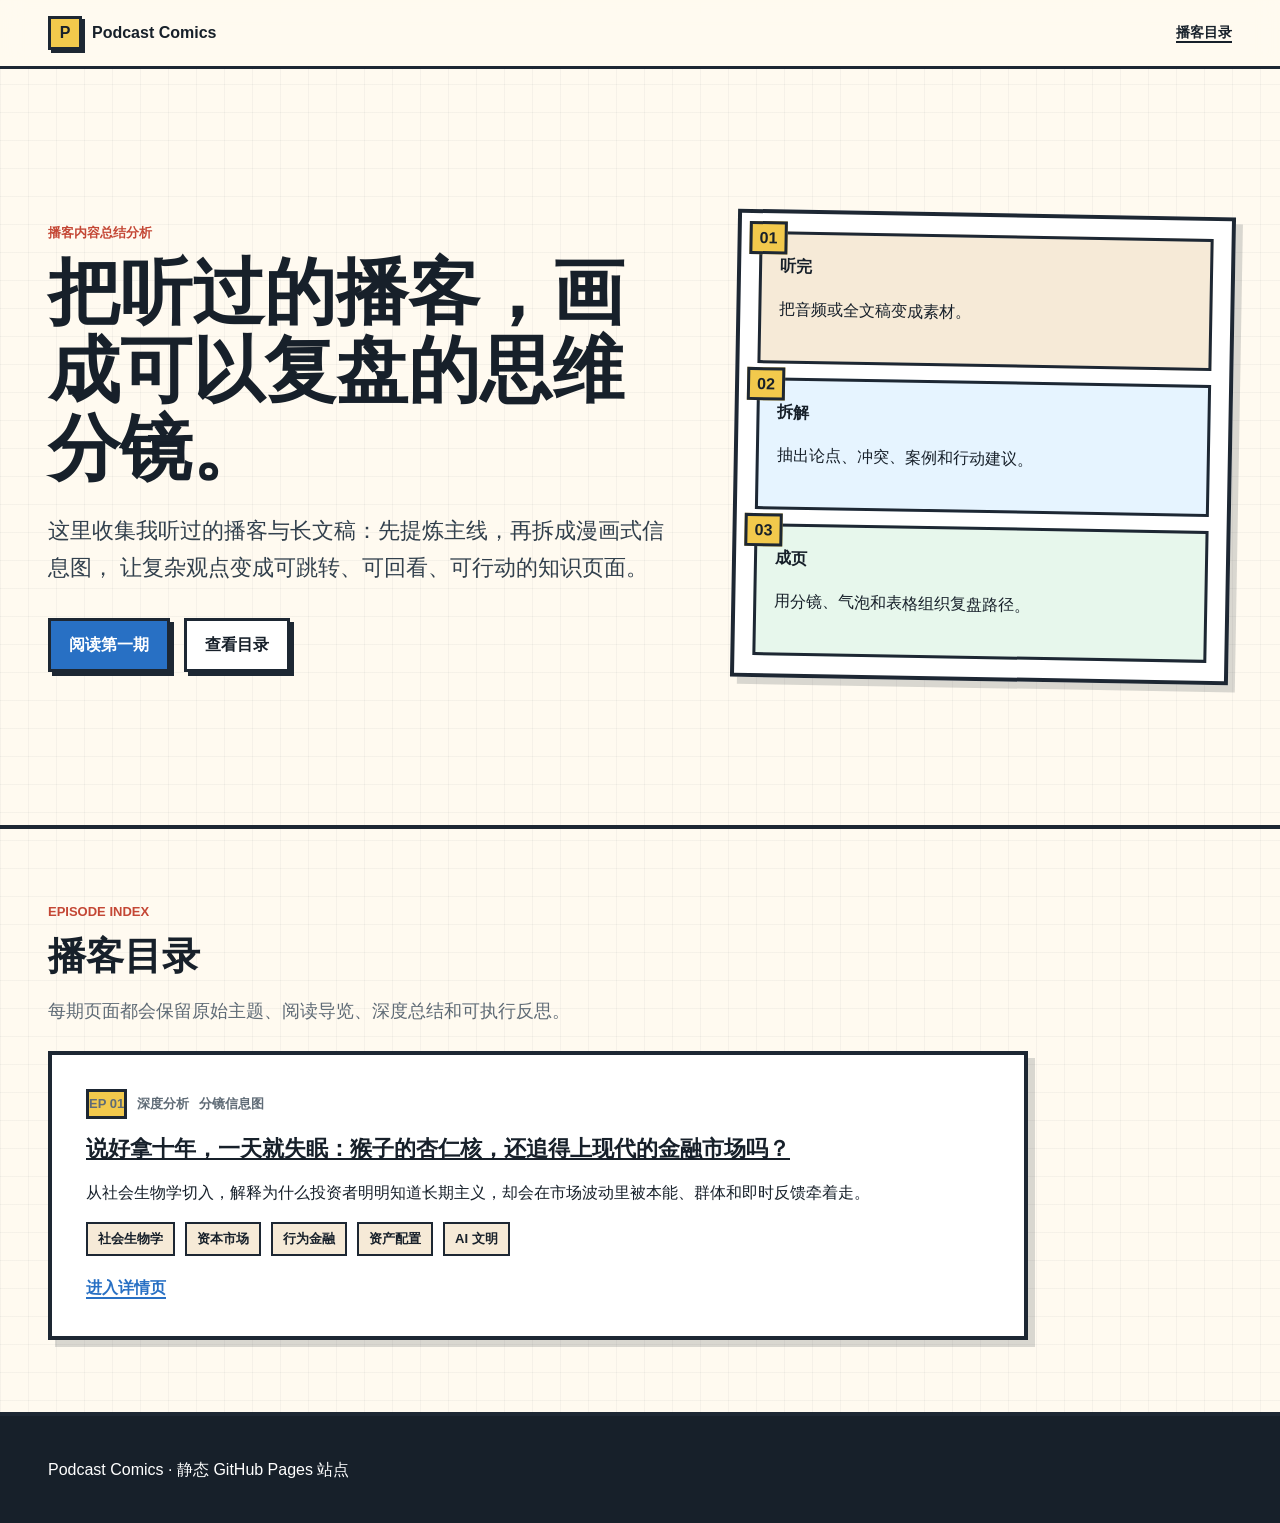
==== index.html @ 12fe4089 "Remove README" ====
<!doctype html>
<html lang="zh-CN">
  <head>
    <meta charset="utf-8">
    <meta name="viewport" content="width=device-width, initial-scale=1">
    <title>Podcast 漫画风格总结站点</title>
    <meta
      name="description"
      content="把播客内容整理成漫画风格的信息图总结，包含总览导航、主题标签和每期深度分析。"
    >
    <link rel="stylesheet" href="./assets/styles.css">
  </head>
  <body>
    <header class="site-header">
      <a class="brand" href="./index.html" aria-label="回到首页">
        <span class="brand-mark">P</span>
        <span>Podcast Comics</span>
      </a>
      <nav class="top-nav" aria-label="主导航">
        <a href="#episodes">播客目录</a>
      </nav>
    </header>

    <main>
      <section class="hero overview-hero">
        <div class="hero-copy">
          <p class="eyebrow">播客内容总结分析</p>
          <h1>把听过的播客，画成可以复盘的思维分镜。</h1>
          <p class="lede">
            这里收集我听过的播客与长文稿：先提炼主线，再拆成漫画式信息图，
            让复杂观点变成可跳转、可回看、可行动的知识页面。
          </p>
          <div class="hero-actions">
            <a class="button primary" href="./episodes/monkey-amygdala-financial-market.html">阅读第一期</a>
            <a class="button secondary" href="#episodes">查看目录</a>
          </div>
        </div>

        <aside class="comic-cover" aria-label="站点视觉概览">
          <div class="cover-strip">
            <div class="mini-panel">
              <span class="panel-number">01</span>
              <strong>听完</strong>
              <p>把音频或全文稿变成素材。</p>
            </div>
            <div class="mini-panel">
              <span class="panel-number">02</span>
              <strong>拆解</strong>
              <p>抽出论点、冲突、案例和行动建议。</p>
            </div>
            <div class="mini-panel">
              <span class="panel-number">03</span>
              <strong>成页</strong>
              <p>用分镜、气泡和表格组织复盘路径。</p>
            </div>
          </div>
        </aside>
      </section>

      <section class="section-band" id="episodes">
        <div class="section-heading">
          <p class="eyebrow">Episode Index</p>
          <h2>播客目录</h2>
          <p>每期页面都会保留原始主题、阅读导览、深度总结和可执行反思。</p>
        </div>

        <article class="episode-card">
          <div class="episode-meta">
            <span class="issue">EP 01</span>
            <span>深度分析</span>
            <span>分镜信息图</span>
          </div>
          <h3>
            <a href="./episodes/monkey-amygdala-financial-market.html">
              说好拿十年，一天就失眠：猴子的杏仁核，还追得上现代的金融市场吗？
            </a>
          </h3>
          <p>
            从社会生物学切入，解释为什么投资者明明知道长期主义，却会在市场波动里被本能、群体和即时反馈牵着走。
          </p>
          <div class="tag-row" aria-label="主题标签">
            <span>社会生物学</span>
            <span>资本市场</span>
            <span>行为金融</span>
            <span>资产配置</span>
            <span>AI 文明</span>
          </div>
          <a class="text-link" href="./episodes/monkey-amygdala-financial-market.html">进入详情页</a>
        </article>
      </section>

    </main>

    <footer class="site-footer">
      <p>Podcast Comics · 静态 GitHub Pages 站点</p>
    </footer>
  </body>
</html>
---- assets/styles.css ----
:root {
  --ink: #17202a;
  --muted: #5f6b76;
  --paper: #fffaf0;
  --paper-deep: #f6ead7;
  --line: #1d2733;
  --blue: #2870c4;
  --green: #2f8b6f;
  --red: #c44735;
  --yellow: #f2c94c;
  --lavender: #c9b6ff;
  --white: #ffffff;
  --shadow: 7px 7px 0 rgba(23, 32, 42, 0.16);
}

* {
  box-sizing: border-box;
}

html {
  scroll-behavior: smooth;
}

body {
  margin: 0;
  color: var(--ink);
  font-family: -apple-system, BlinkMacSystemFont, "Segoe UI", "PingFang SC", "Hiragino Sans GB", "Microsoft YaHei", sans-serif;
  background:
    linear-gradient(rgba(23, 32, 42, 0.04) 1px, transparent 1px),
    linear-gradient(90deg, rgba(23, 32, 42, 0.04) 1px, transparent 1px),
    var(--paper);
  background-size: 28px 28px;
  line-height: 1.7;
}

a {
  color: inherit;
}

.site-header {
  position: sticky;
  top: 0;
  z-index: 10;
  display: flex;
  align-items: center;
  justify-content: space-between;
  gap: 24px;
  padding: 16px clamp(18px, 4vw, 48px);
  border-bottom: 3px solid var(--line);
  background: rgba(255, 250, 240, 0.94);
  backdrop-filter: blur(10px);
}

.brand,
.top-nav,
.hero-actions,
.tag-row,
.episode-meta,
.timeline {
  display: flex;
  align-items: center;
}

.brand {
  gap: 10px;
  font-weight: 800;
  text-decoration: none;
}

.brand-mark {
  display: inline-grid;
  width: 34px;
  height: 34px;
  place-items: center;
  border: 3px solid var(--line);
  background: var(--yellow);
  box-shadow: 3px 3px 0 var(--line);
}

.top-nav {
  flex-wrap: wrap;
  justify-content: flex-end;
  gap: 14px;
  font-size: 14px;
  font-weight: 700;
}

.top-nav a,
.text-link {
  text-decoration-thickness: 2px;
  text-underline-offset: 4px;
}

.hero {
  display: grid;
  grid-template-columns: minmax(0, 1.12fr) minmax(280px, 0.88fr);
  gap: clamp(24px, 4vw, 56px);
  align-items: center;
  min-height: calc(100vh - 72px);
  padding: clamp(34px, 6vw, 76px) clamp(18px, 4vw, 48px);
  border-bottom: 4px solid var(--line);
}

.overview-hero {
  min-height: min(760px, calc(100vh - 72px));
}

.episode-hero {
  min-height: auto;
  align-items: stretch;
}

.eyebrow {
  margin: 0 0 10px;
  color: var(--red);
  font-size: 13px;
  font-weight: 900;
  letter-spacing: 0;
  text-transform: uppercase;
}

h1,
h2,
h3,
p {
  overflow-wrap: anywhere;
}

h1 {
  max-width: 920px;
  margin: 0;
  font-size: clamp(36px, 6vw, 72px);
  line-height: 1.08;
  letter-spacing: 0;
}

h2 {
  margin: 0 0 14px;
  font-size: clamp(26px, 3vw, 42px);
  line-height: 1.18;
  letter-spacing: 0;
}

h3 {
  margin: 0 0 10px;
  font-size: 22px;
  line-height: 1.28;
  letter-spacing: 0;
}

.lede {
  max-width: 760px;
  margin: 24px 0 0;
  color: #32404d;
  font-size: clamp(17px, 2vw, 22px);
}

.hero-actions {
  flex-wrap: wrap;
  gap: 14px;
  margin-top: 32px;
}

.button {
  display: inline-flex;
  min-height: 46px;
  align-items: center;
  justify-content: center;
  padding: 10px 18px;
  border: 3px solid var(--line);
  box-shadow: 4px 4px 0 var(--line);
  font-weight: 900;
  text-decoration: none;
}

.button.primary {
  color: var(--white);
  background: var(--blue);
}

.button.secondary {
  background: var(--white);
}

.comic-cover,
.hero-panel,
.episode-card,
.comic-scene,
.mapping-card,
.speech-bubble,
.caption-box,
.contrast-board,
.insight-grid > div,
.action-section {
  border: 4px solid var(--line);
  background: var(--white);
  box-shadow: var(--shadow);
}

.comic-cover {
  padding: 18px;
  transform: rotate(1deg);
}

.cover-strip {
  display: grid;
  gap: 14px;
}

.mini-panel,
.comic-panel,
.model-card {
  position: relative;
  min-height: 132px;
  padding: 18px;
  border: 3px solid var(--line);
  background: var(--paper-deep);
}

.mini-panel:nth-child(2) {
  background: #e6f4ff;
}

.mini-panel:nth-child(3) {
  background: #e7f7ec;
}

.panel-number,
.issue,
.scene-label,
.insight-grid span {
  display: inline-grid;
  min-width: 38px;
  min-height: 30px;
  place-items: center;
  border: 3px solid var(--line);
  background: var(--yellow);
  font-weight: 900;
}

.mini-panel .panel-number,
.comic-panel .panel-number {
  position: absolute;
  top: -13px;
  left: -13px;
}

.section-band,
.comic-page,
.action-section {
  padding: clamp(34px, 6vw, 72px) clamp(18px, 4vw, 48px);
}

.section-heading {
  max-width: 780px;
  margin-bottom: 24px;
}

.section-heading p:not(.eyebrow) {
  color: var(--muted);
  font-size: 18px;
}

.section-heading.compact {
  margin-bottom: 18px;
}

.episode-card {
  max-width: 980px;
  padding: clamp(20px, 4vw, 34px);
}

.episode-meta,
.tag-row {
  flex-wrap: wrap;
  gap: 10px;
}

.episode-meta {
  margin-bottom: 16px;
  color: var(--muted);
  font-size: 13px;
  font-weight: 800;
}

.tag-row span {
  display: inline-flex;
  align-items: center;
  min-height: 32px;
  padding: 4px 10px;
  border: 2px solid var(--line);
  background: var(--paper-deep);
  font-size: 13px;
  font-weight: 800;
}

.hero-tags {
  margin-top: 24px;
}

.text-link {
  display: inline-block;
  margin-top: 18px;
  color: var(--blue);
  font-weight: 900;
}

.hero-panel {
  display: grid;
  align-content: center;
  gap: 18px;
  padding: clamp(18px, 3vw, 30px);
  background: #fef3d6;
}

.speech-bubble {
  position: relative;
  padding: 22px;
  background: var(--white);
}

.speech-bubble::after {
  position: absolute;
  right: 34px;
  bottom: -18px;
  width: 28px;
  height: 28px;
  border-right: 4px solid var(--line);
  border-bottom: 4px solid var(--line);
  background: var(--white);
  content: "";
  transform: rotate(45deg);
}

.caption-box {
  padding: 18px;
  background: #dff3ea;
  font-weight: 800;
}

.timeline {
  flex-wrap: wrap;
  gap: 10px;
}

.timeline a {
  padding: 8px 12px;
  border: 2px solid var(--line);
  background: var(--white);
  font-size: 14px;
  font-weight: 900;
  text-decoration: none;
}

.comic-page {
  display: grid;
  gap: 28px;
  background: #fff4df;
}

.comic-scene {
  padding: clamp(20px, 4vw, 36px);
}

.scene-label {
  margin-bottom: 18px;
  background: var(--red);
  color: var(--white);
}

.scene-grid {
  display: grid;
  grid-template-columns: minmax(0, 1.1fr) minmax(280px, 0.9fr);
  gap: clamp(18px, 4vw, 36px);
  align-items: start;
}

.panel-stack,
.model-grid {
  display: grid;
  gap: 14px;
}

.comic-panel {
  display: grid;
  align-content: end;
  min-height: 168px;
  font-size: 20px;
  font-weight: 900;
}

.alert-panel {
  background: #ffe2dc;
}

.calm-panel {
  background: #e2f1ff;
}

.mapping-card {
  overflow: hidden;
  padding: 18px;
}

table {
  width: 100%;
  border-collapse: collapse;
  font-size: 15px;
}

th,
td {
  padding: 10px;
  border: 2px solid var(--line);
  text-align: left;
  vertical-align: top;
}

th {
  background: var(--yellow);
}

blockquote {
  margin: 24px 0 0;
  padding: 18px 20px;
  border-left: 8px solid var(--blue);
  background: #eef6ff;
  font-size: 20px;
  font-weight: 900;
}

.contrast-board {
  display: grid;
  grid-template-columns: repeat(2, minmax(0, 1fr));
  gap: 0;
  overflow: hidden;
}

.contrast-board > div {
  padding: 20px;
}

.contrast-board > div:first-child {
  border-right: 3px solid var(--line);
  background: #ffe2dc;
}

.contrast-board > div:last-child {
  background: #dff3ea;
}

.time-layers {
  display: grid;
  gap: 10px;
}

.time-layers span {
  display: block;
  padding: 14px 16px;
  border: 3px solid var(--line);
  background: var(--white);
  box-shadow: 4px 4px 0 rgba(23, 32, 42, 0.16);
  font-weight: 900;
}

.time-layers span:nth-child(2) {
  margin-left: 18px;
  background: #ffe2dc;
}

.time-layers span:nth-child(3) {
  margin-left: 36px;
  background: #e2f1ff;
}

.time-layers span:nth-child(4) {
  margin-left: 54px;
  background: #dff3ea;
}

.time-layers span:nth-child(5) {
  margin-left: 72px;
  background: #f7ebff;
}

.model-grid {
  grid-template-columns: 1fr;
}

.model-card {
  min-height: 0;
  background: #f7ebff;
}

.model-card:nth-child(2) {
  background: #e2f1ff;
}

.model-card:nth-child(3) {
  background: #dff3ea;
}

.speech-bubble.wide {
  align-self: stretch;
  background: #fff7c7;
}

.insights {
  border-top: 4px solid var(--line);
  border-bottom: 4px solid var(--line);
  background: #eaf7f1;
}

.insight-grid {
  display: grid;
  grid-template-columns: repeat(5, minmax(0, 1fr));
  gap: 14px;
}

.insight-grid > div {
  padding: 18px;
  background: var(--white);
}

.insight-grid span {
  margin-bottom: 12px;
  background: var(--green);
  color: var(--white);
}

.action-section {
  margin: clamp(34px, 6vw, 72px) clamp(18px, 4vw, 48px);
  background: #fff7c7;
}

.action-list {
  display: grid;
  gap: 12px;
  margin: 0;
  padding-left: 24px;
  font-size: 18px;
  font-weight: 700;
}

.site-footer {
  display: flex;
  align-items: center;
  justify-content: space-between;
  gap: 16px;
  padding: 24px clamp(18px, 4vw, 48px);
  border-top: 4px solid var(--line);
  background: var(--ink);
  color: var(--white);
}

.site-footer a {
  font-weight: 900;
}

@media (max-width: 960px) {
  .hero,
  .scene-grid {
    grid-template-columns: 1fr;
  }

  .insight-grid {
    grid-template-columns: 1fr 1fr;
  }
}

@media (max-width: 680px) {
  .site-header,
  .site-footer {
    align-items: flex-start;
    flex-direction: column;
  }

  .top-nav {
    justify-content: flex-start;
  }

  .hero {
    padding-top: 30px;
  }

  h1 {
    font-size: 34px;
  }

  .insight-grid,
  .contrast-board {
    grid-template-columns: 1fr;
  }

  .contrast-board > div:first-child {
    border-right: 0;
    border-bottom: 3px solid var(--line);
  }

  .time-layers span,
  .time-layers span:nth-child(n) {
    margin-left: 0;
  }

  .comic-cover {
    transform: none;
  }
}
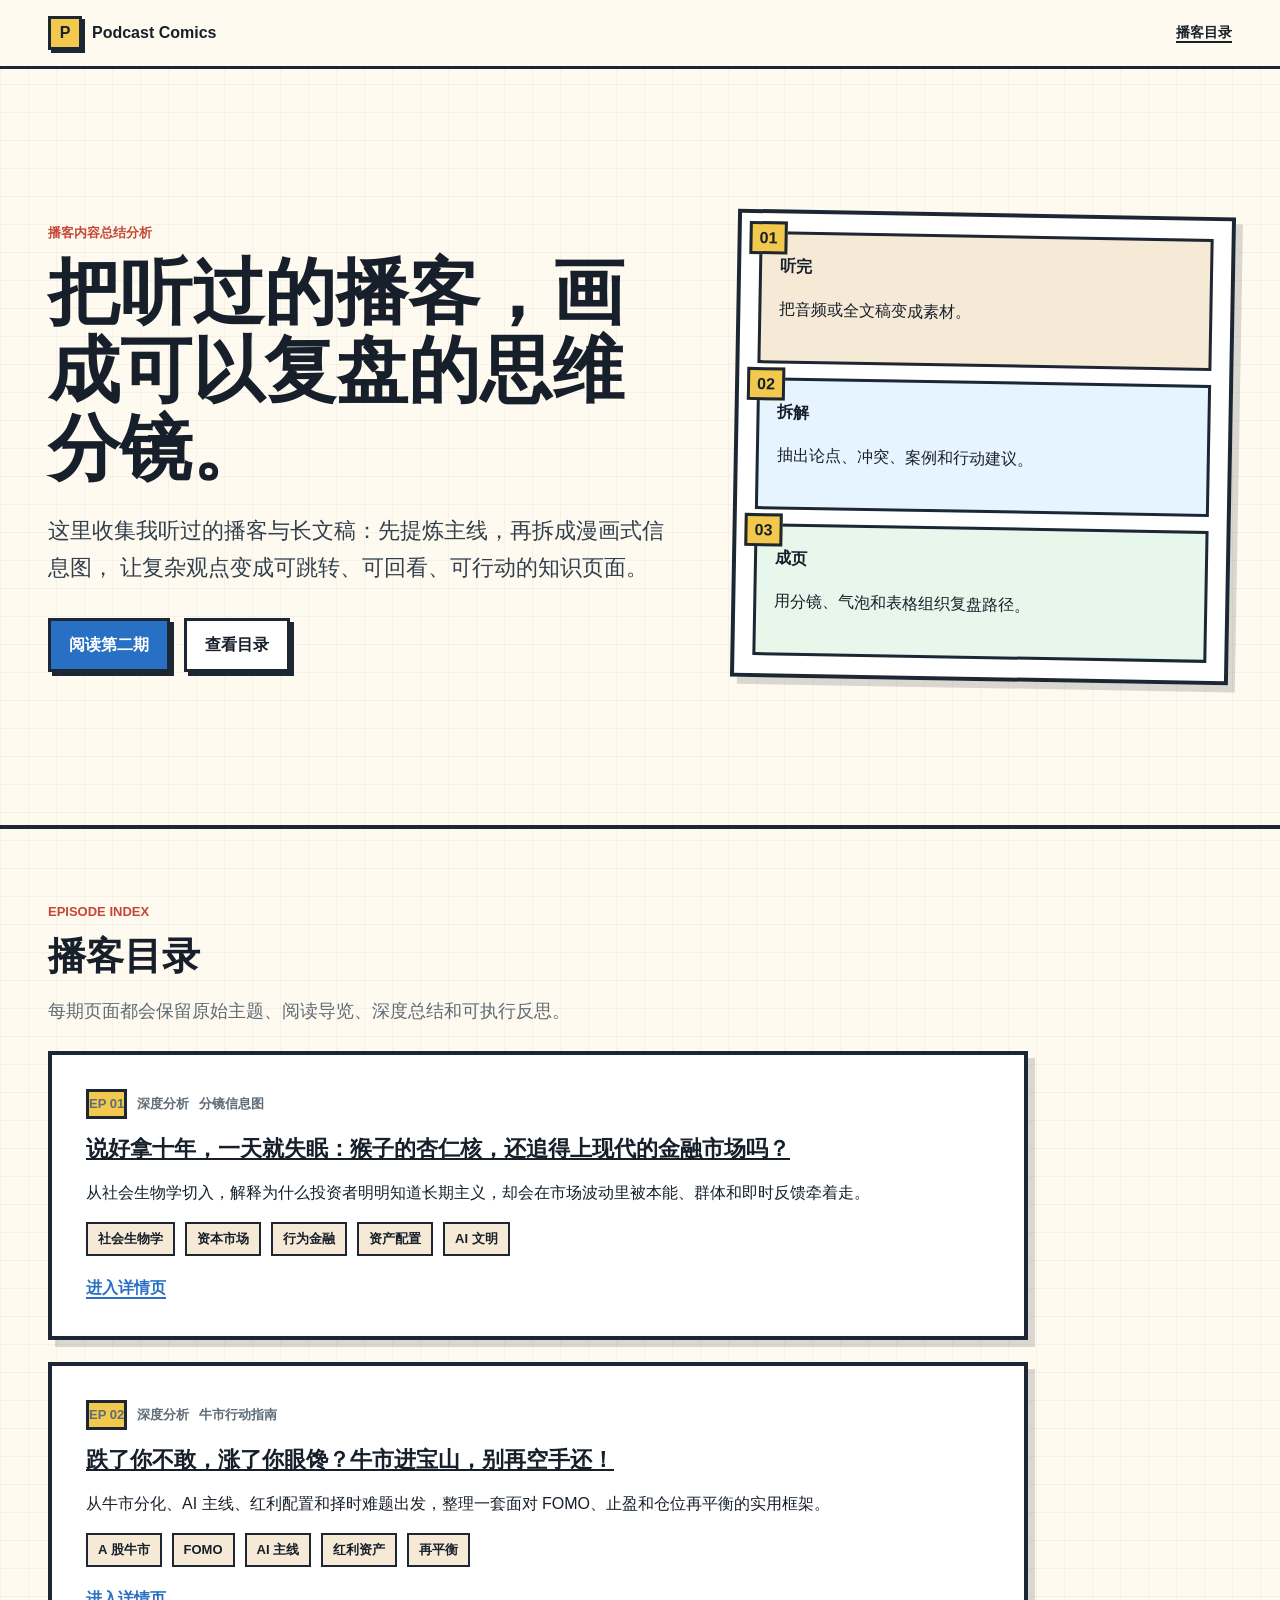
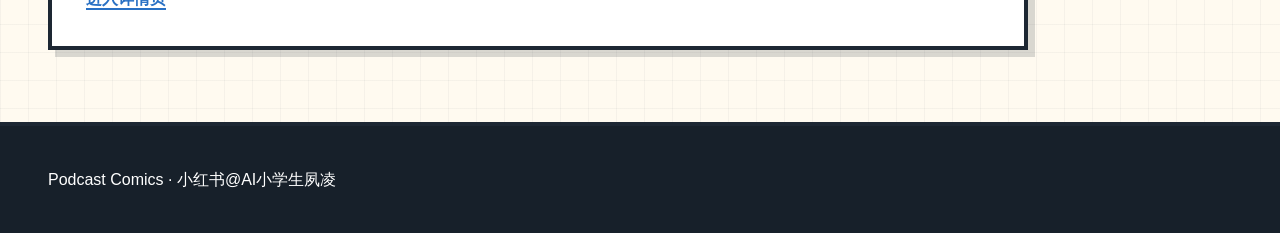
==== commit f8e49981: "Add second podcast episode and update directory" ====
--- a/index.html
+++ b/index.html
@@ -31,7 +31,7 @@
             让复杂观点变成可跳转、可回看、可行动的知识页面。
           </p>
           <div class="hero-actions">
-            <a class="button primary" href="./episodes/monkey-amygdala-financial-market.html">阅读第一期</a>
+            <a class="button primary" href="./episodes/bull-market-fomo-asset-allocation.html">阅读第二期</a>
             <a class="button secondary" href="#episodes">查看目录</a>
           </div>
         </div>
@@ -87,12 +87,36 @@
           </div>
           <a class="text-link" href="./episodes/monkey-amygdala-financial-market.html">进入详情页</a>
         </article>
+
+        <article class="episode-card">
+          <div class="episode-meta">
+            <span class="issue">EP 02</span>
+            <span>深度分析</span>
+            <span>牛市行动指南</span>
+          </div>
+          <h3>
+            <a href="./episodes/bull-market-fomo-asset-allocation.html">
+              跌了你不敢，涨了你眼馋？牛市进宝山，别再空手还！
+            </a>
+          </h3>
+          <p>
+            从牛市分化、AI 主线、红利配置和择时难题出发，整理一套面对 FOMO、止盈和仓位再平衡的实用框架。
+          </p>
+          <div class="tag-row" aria-label="主题标签">
+            <span>A 股牛市</span>
+            <span>FOMO</span>
+            <span>AI 主线</span>
+            <span>红利资产</span>
+            <span>再平衡</span>
+          </div>
+          <a class="text-link" href="./episodes/bull-market-fomo-asset-allocation.html">进入详情页</a>
+        </article>
       </section>
 
     </main>
 
     <footer class="site-footer">
-      <p>Podcast Comics · 静态 GitHub Pages 站点</p>
+      <p>Podcast Comics · 小红书@AI小学生夙凌</p>
     </footer>
   </body>
 </html>
--- a/assets/styles.css
+++ b/assets/styles.css
@@ -270,6 +270,10 @@
   padding: clamp(20px, 4vw, 34px);
 }
 
+.episode-card + .episode-card {
+  margin-top: 22px;
+}
+
 .episode-meta,
 .tag-row {
   flex-wrap: wrap;
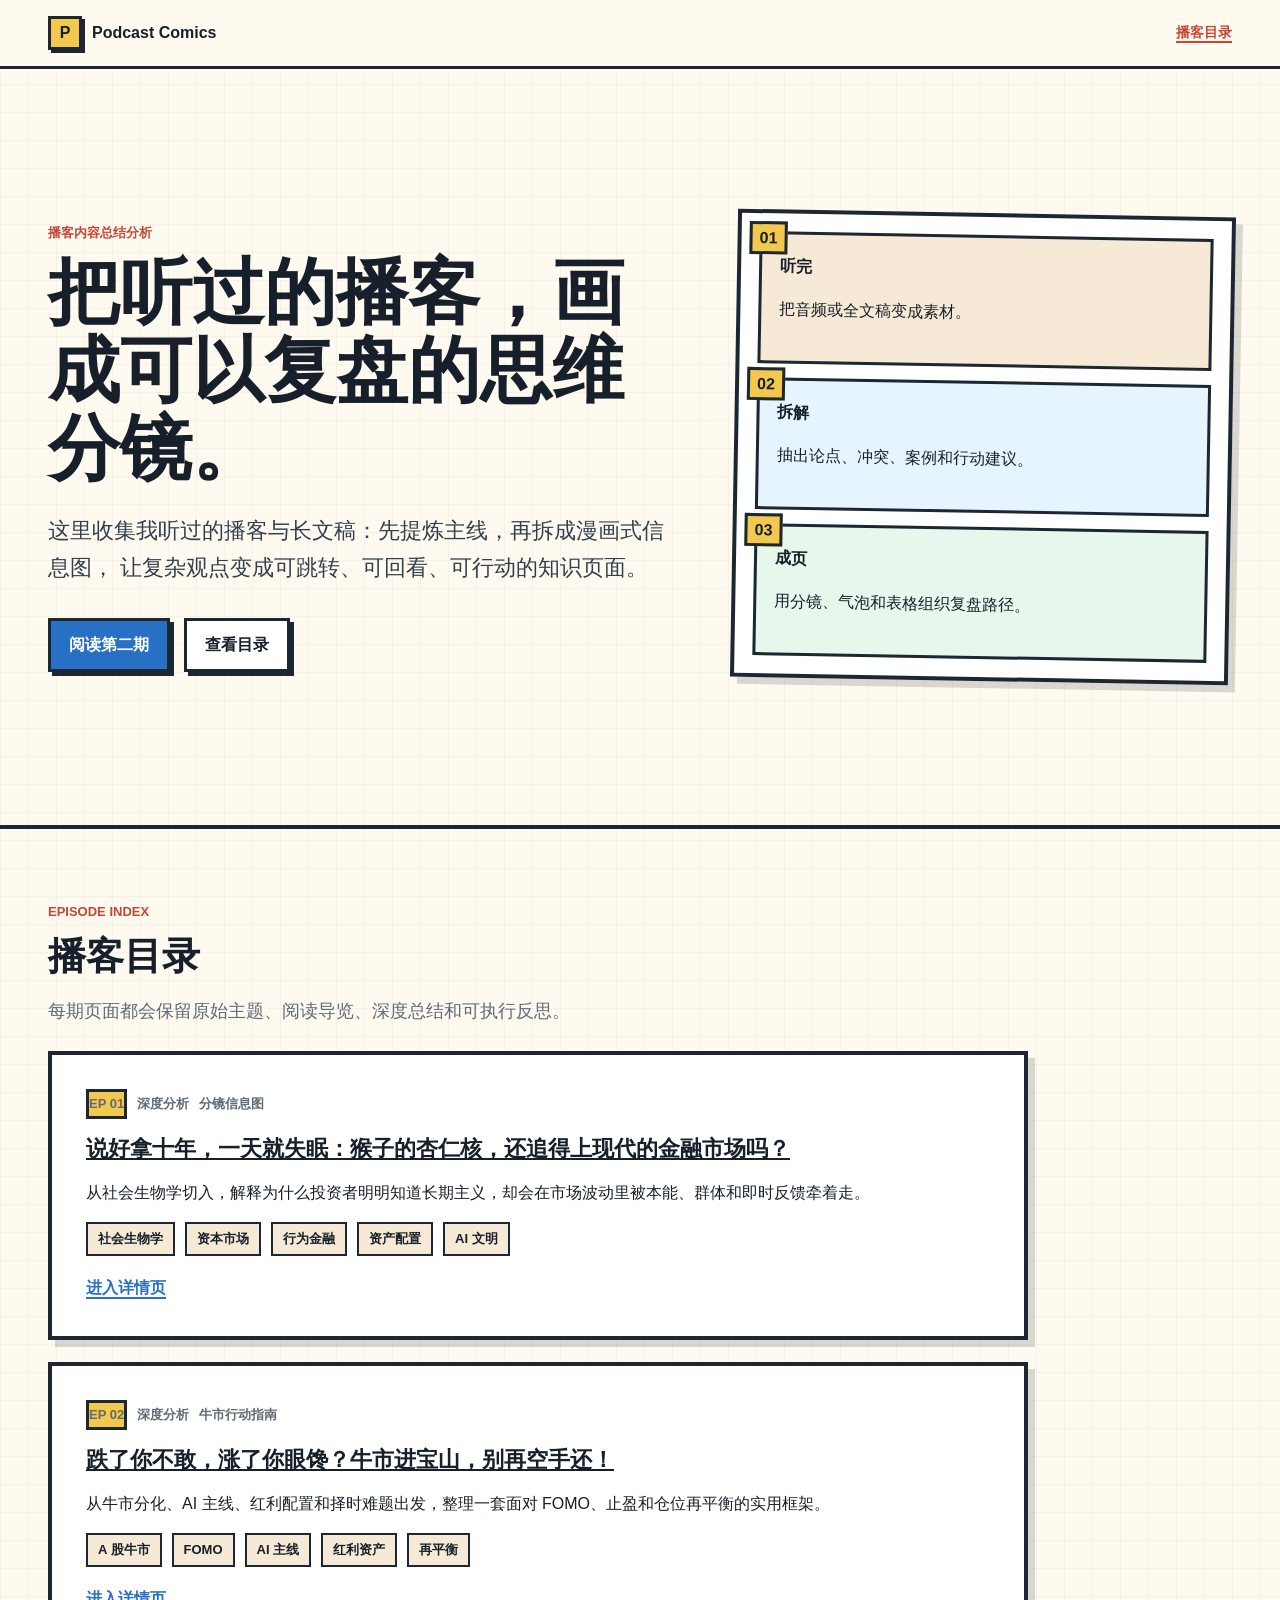
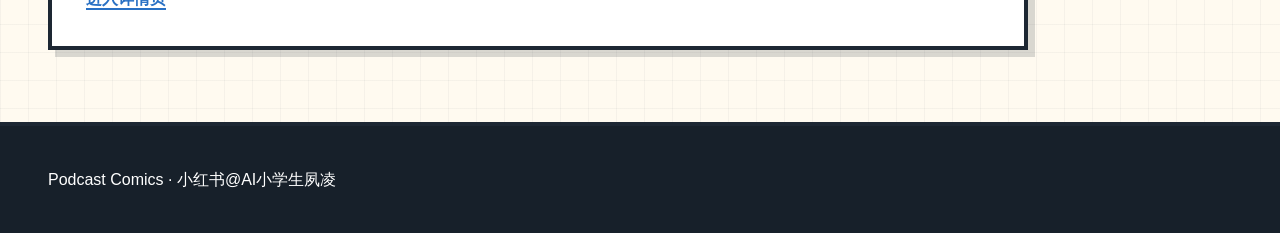
==== commit 9fdf2bc7: "Add scroll and accessibility interactions" ====
--- a/index.html
+++ b/index.html
@@ -9,8 +9,10 @@
       content="把播客内容整理成漫画风格的信息图总结，包含总览导航、主题标签和每期深度分析。"
     >
     <link rel="stylesheet" href="./assets/styles.css">
+    <script src="./assets/interactions.js" defer></script>
   </head>
   <body>
+    <a class="skip-link" href="#main-content">跳到主要内容</a>
     <header class="site-header">
       <a class="brand" href="./index.html" aria-label="回到首页">
         <span class="brand-mark">P</span>
@@ -21,7 +23,7 @@
       </nav>
     </header>
 
-    <main>
+    <main id="main-content">
       <section class="hero overview-hero">
         <div class="hero-copy">
           <p class="eyebrow">播客内容总结分析</p>
@@ -118,5 +120,6 @@
     <footer class="site-footer">
       <p>Podcast Comics · 小红书@AI小学生夙凌</p>
     </footer>
+    <button class="back-to-top" type="button" aria-label="回到页面顶部">↑</button>
   </body>
 </html>
--- a/assets/styles.css
+++ b/assets/styles.css
@@ -19,6 +19,7 @@
 
 html {
   scroll-behavior: smooth;
+  scroll-padding-top: 88px;
 }
 
 body {
@@ -35,6 +36,49 @@
 
 a {
   color: inherit;
+}
+
+a:focus-visible,
+button:focus-visible {
+  outline: 4px solid var(--blue);
+  outline-offset: 4px;
+}
+
+.skip-link {
+  position: fixed;
+  top: 12px;
+  left: 12px;
+  z-index: 30;
+  padding: 8px 12px;
+  border: 3px solid var(--line);
+  background: var(--yellow);
+  box-shadow: 3px 3px 0 var(--line);
+  font-weight: 900;
+  transform: translateY(-140%);
+  transition: transform 180ms ease;
+}
+
+.skip-link:focus {
+  transform: translateY(0);
+}
+
+.reading-progress {
+  position: fixed;
+  top: 0;
+  left: 0;
+  z-index: 25;
+  width: 100%;
+  height: 5px;
+  background: rgba(23, 32, 42, 0.12);
+}
+
+.reading-progress span {
+  display: block;
+  width: 100%;
+  height: 100%;
+  background: var(--red);
+  transform: scaleX(0);
+  transform-origin: left;
 }
 
 .site-header {
@@ -91,6 +135,14 @@
   text-underline-offset: 4px;
 }
 
+.top-nav a {
+  padding: 4px 0;
+}
+
+.top-nav a.is-active {
+  color: var(--red);
+}
+
 .hero {
   display: grid;
   grid-template-columns: minmax(0, 1.12fr) minmax(280px, 0.88fr);
@@ -171,6 +223,14 @@
   box-shadow: 4px 4px 0 var(--line);
   font-weight: 900;
   text-decoration: none;
+  transition:
+    transform 160ms ease,
+    box-shadow 160ms ease;
+}
+
+.button:hover {
+  transform: translate(-2px, -2px);
+  box-shadow: 6px 6px 0 var(--line);
 }
 
 .button.primary {
@@ -246,6 +306,9 @@
 }
 
 .section-band,
+.player-section,
+.recommend-section,
+.advice-section,
 .comic-page,
 .action-section {
   padding: clamp(34px, 6vw, 72px) clamp(18px, 4vw, 48px);
@@ -270,8 +333,109 @@
   padding: clamp(20px, 4vw, 34px);
 }
 
+.episode-card,
+.comic-panel,
+.model-card,
+.recommend-card,
+.advice-card,
+.insight-grid > div {
+  transition:
+    transform 180ms ease,
+    box-shadow 180ms ease;
+}
+
+.episode-card:hover,
+.recommend-card:hover,
+.advice-card:hover,
+.insight-grid > div:hover {
+  transform: translate(-3px, -3px);
+  box-shadow: 10px 10px 0 rgba(23, 32, 42, 0.16);
+}
+
 .episode-card + .episode-card {
   margin-top: 22px;
+}
+
+.player-section {
+  border-bottom: 4px solid var(--line);
+  background: #f7ebff;
+}
+
+.podcast-player {
+  display: grid;
+  gap: 18px;
+  max-width: 980px;
+  padding: clamp(16px, 3vw, 24px);
+  border: 4px solid var(--line);
+  background: var(--white);
+  box-shadow: var(--shadow);
+}
+
+.listen-card {
+  display: grid;
+  grid-template-columns: auto minmax(0, 1fr);
+  gap: 16px;
+  align-items: start;
+}
+
+.listen-badge {
+  display: inline-grid;
+  min-height: 34px;
+  place-items: center;
+  padding: 3px 12px;
+  border: 3px solid var(--line);
+  background: var(--green);
+  color: var(--white);
+  font-weight: 900;
+}
+
+.listen-card h3 {
+  margin-bottom: 4px;
+}
+
+.listen-card p {
+  margin: 0;
+  color: var(--muted);
+}
+
+.recommend-section {
+  border-bottom: 4px solid var(--line);
+  background: #e2f1ff;
+}
+
+.advice-section {
+  border-bottom: 4px solid var(--line);
+  background: #fff7c7;
+}
+
+.recommend-grid,
+.advice-grid {
+  display: grid;
+  grid-template-columns: repeat(3, minmax(0, 1fr));
+  gap: 18px;
+}
+
+.recommend-card,
+.advice-card {
+  padding: 22px;
+  border: 4px solid var(--line);
+  background: var(--white);
+  box-shadow: var(--shadow);
+}
+
+.recommend-card span {
+  display: inline-grid;
+  min-height: 30px;
+  place-items: center;
+  margin-bottom: 14px;
+  padding: 2px 10px;
+  border: 3px solid var(--line);
+  background: var(--yellow);
+  font-weight: 900;
+}
+
+.advice-card {
+  background: #fffaf0;
 }
 
 .episode-meta,
@@ -354,6 +518,17 @@
   font-size: 14px;
   font-weight: 900;
   text-decoration: none;
+  transition:
+    background 160ms ease,
+    color 160ms ease,
+    transform 160ms ease;
+}
+
+.timeline a:hover,
+.timeline a.is-active {
+  color: var(--white);
+  background: var(--blue);
+  transform: translateY(-2px);
 }
 
 .comic-page {
@@ -363,6 +538,7 @@
 }
 
 .comic-scene {
+  position: relative;
   padding: clamp(20px, 4vw, 36px);
 }
 
@@ -370,6 +546,26 @@
   margin-bottom: 18px;
   background: var(--red);
   color: var(--white);
+}
+
+.copy-section-link {
+  position: absolute;
+  top: clamp(20px, 4vw, 36px);
+  right: clamp(20px, 4vw, 36px);
+  min-height: 32px;
+  padding: 4px 10px;
+  border: 2px solid var(--line);
+  background: var(--white);
+  box-shadow: 3px 3px 0 rgba(23, 32, 42, 0.18);
+  color: var(--ink);
+  cursor: pointer;
+  font: inherit;
+  font-size: 13px;
+  font-weight: 900;
+}
+
+.copy-section-link:hover {
+  background: var(--yellow);
 }
 
 .scene-grid {
@@ -561,12 +757,67 @@
   font-weight: 900;
 }
 
+.back-to-top {
+  position: fixed;
+  right: clamp(16px, 3vw, 28px);
+  bottom: clamp(16px, 3vw, 28px);
+  z-index: 20;
+  display: grid;
+  width: 46px;
+  height: 46px;
+  place-items: center;
+  border: 3px solid var(--line);
+  background: var(--yellow);
+  box-shadow: 4px 4px 0 var(--line);
+  color: var(--ink);
+  cursor: pointer;
+  font-size: 22px;
+  font-weight: 900;
+  opacity: 0;
+  pointer-events: none;
+  transform: translateY(12px);
+  transition:
+    opacity 180ms ease,
+    transform 180ms ease;
+}
+
+.back-to-top.is-visible {
+  opacity: 1;
+  pointer-events: auto;
+  transform: translateY(0);
+}
+
+.reveal-on-scroll {
+  opacity: 0;
+  transform: translateY(22px);
+  transition:
+    opacity 500ms ease,
+    transform 500ms ease;
+}
+
+.reveal-on-scroll.is-revealed {
+  opacity: 1;
+  transform: translateY(0);
+}
+
+@media (prefers-reduced-motion: reduce) {
+  *,
+  *::before,
+  *::after {
+    scroll-behavior: auto !important;
+    transition-duration: 0.01ms !important;
+    animation-duration: 0.01ms !important;
+  }
+}
+
 @media (max-width: 960px) {
   .hero,
   .scene-grid {
     grid-template-columns: 1fr;
   }
 
+  .recommend-grid,
+  .advice-grid,
   .insight-grid {
     grid-template-columns: 1fr 1fr;
   }
@@ -591,6 +842,8 @@
     font-size: 34px;
   }
 
+  .recommend-grid,
+  .advice-grid,
   .insight-grid,
   .contrast-board {
     grid-template-columns: 1fr;
@@ -606,6 +859,11 @@
     margin-left: 0;
   }
 
+  .copy-section-link {
+    position: static;
+    margin: -6px 0 18px;
+  }
+
   .comic-cover {
     transform: none;
   }
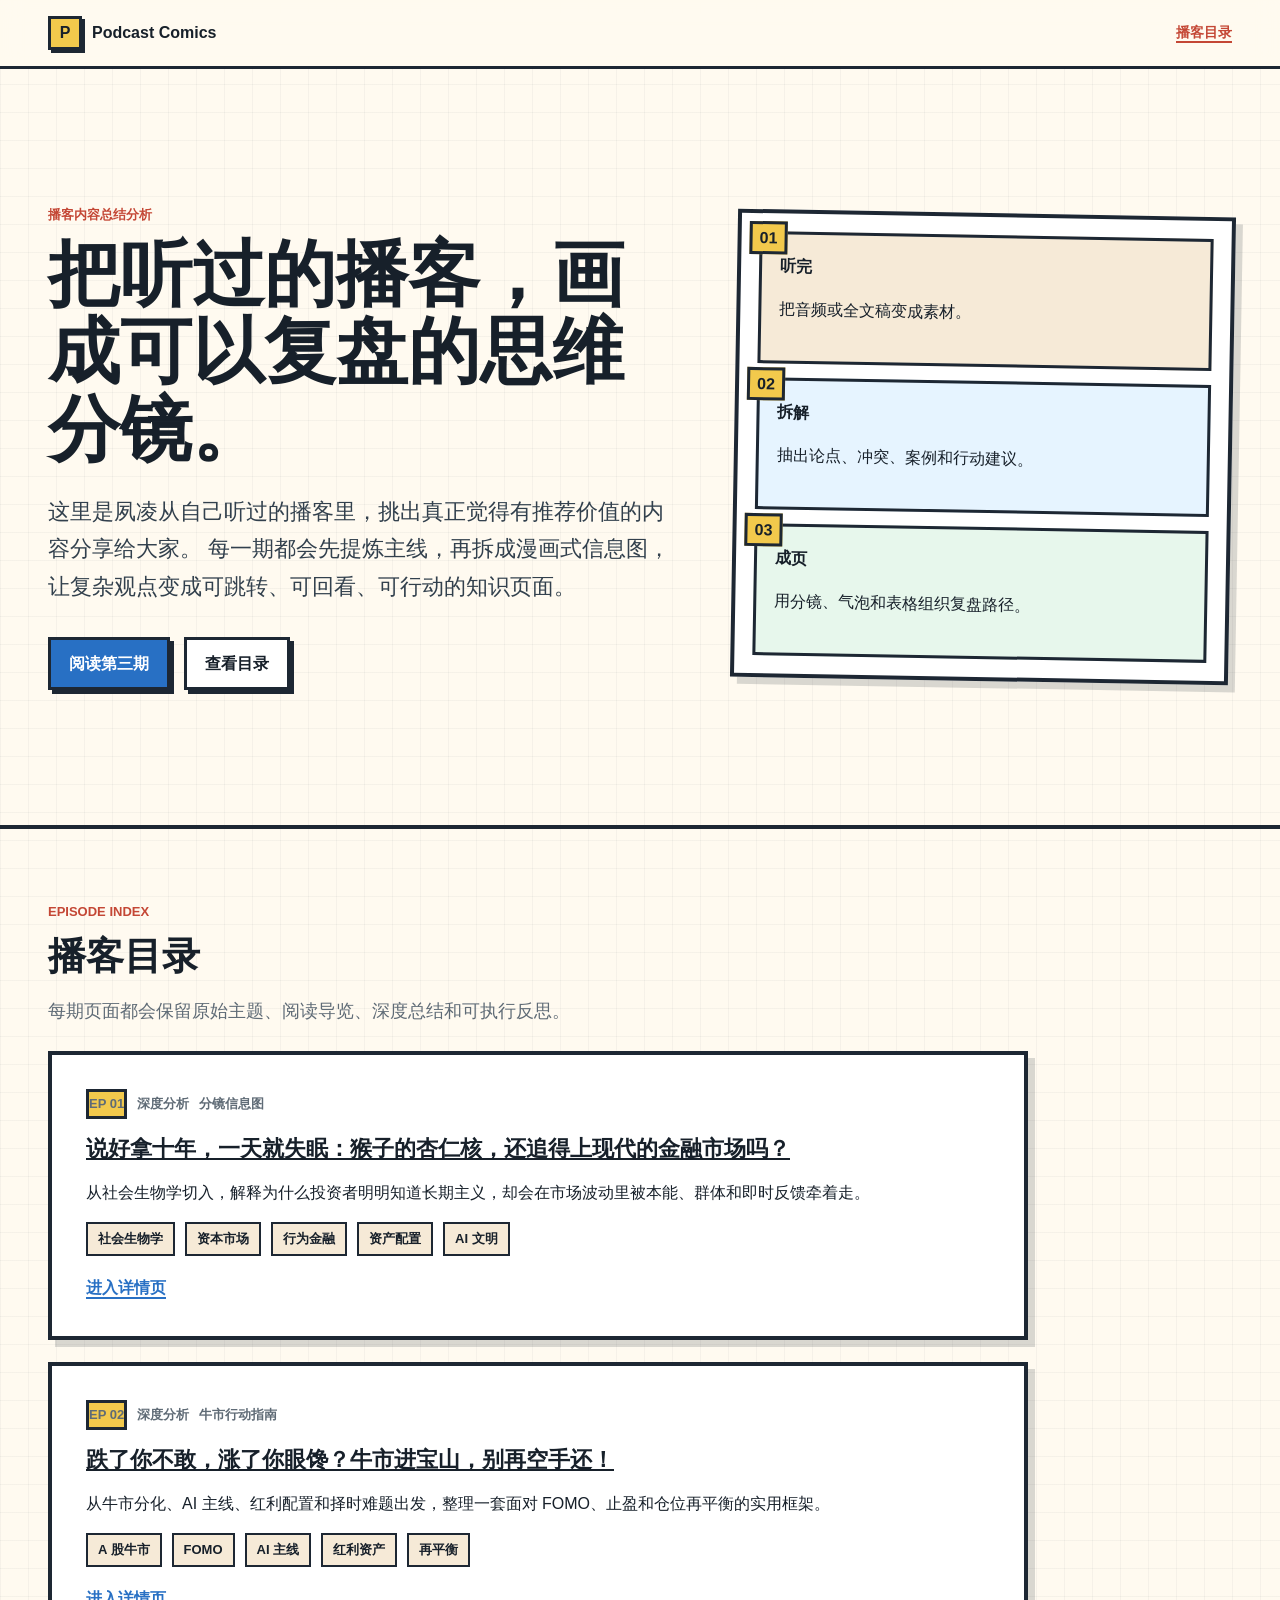
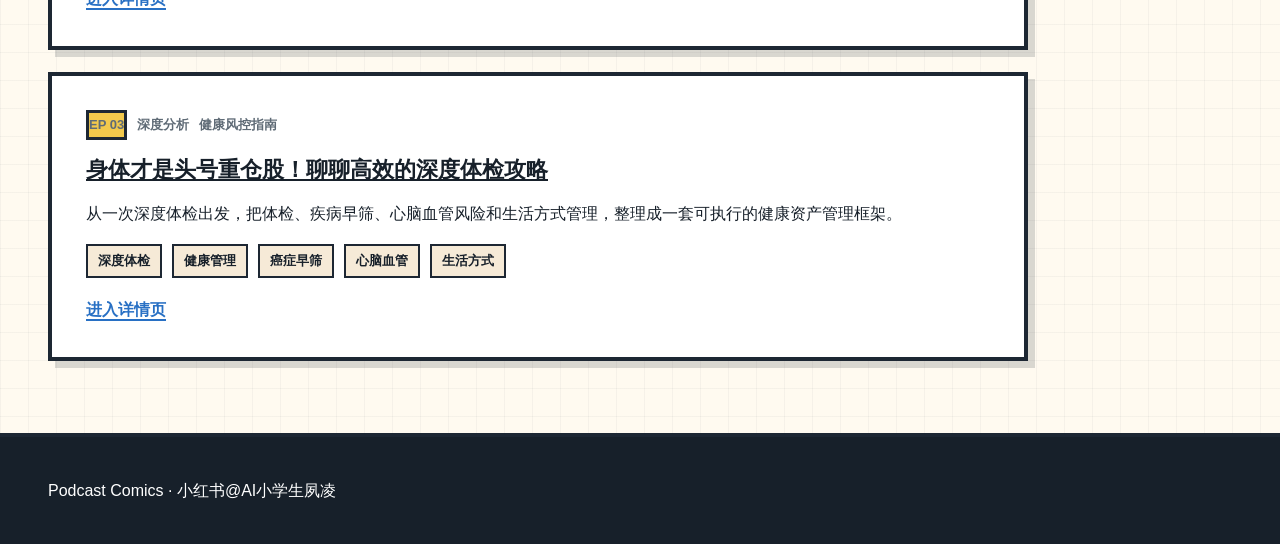
==== commit f6ef1414: "Add lifestyle episode styles and homepage entry" ====
--- a/index.html
+++ b/index.html
@@ -29,11 +29,11 @@
           <p class="eyebrow">播客内容总结分析</p>
           <h1>把听过的播客，画成可以复盘的思维分镜。</h1>
           <p class="lede">
-            这里收集我听过的播客与长文稿：先提炼主线，再拆成漫画式信息图，
-            让复杂观点变成可跳转、可回看、可行动的知识页面。
+            这里是夙凌从自己听过的播客里，挑出真正觉得有推荐价值的内容分享给大家。
+            每一期都会先提炼主线，再拆成漫画式信息图，让复杂观点变成可跳转、可回看、可行动的知识页面。
           </p>
           <div class="hero-actions">
-            <a class="button primary" href="./episodes/bull-market-fomo-asset-allocation.html">阅读第二期</a>
+            <a class="button primary" href="./episodes/health-checkup-deep-guide.html">阅读第三期</a>
             <a class="button secondary" href="#episodes">查看目录</a>
           </div>
         </div>
@@ -113,6 +113,30 @@
           </div>
           <a class="text-link" href="./episodes/bull-market-fomo-asset-allocation.html">进入详情页</a>
         </article>
+
+        <article class="episode-card">
+          <div class="episode-meta">
+            <span class="issue">EP 03</span>
+            <span>深度分析</span>
+            <span>健康风控指南</span>
+          </div>
+          <h3>
+            <a href="./episodes/health-checkup-deep-guide.html">
+              身体才是头号重仓股！聊聊高效的深度体检攻略
+            </a>
+          </h3>
+          <p>
+            从一次深度体检出发，把体检、疾病早筛、心脑血管风险和生活方式管理，整理成一套可执行的健康资产管理框架。
+          </p>
+          <div class="tag-row" aria-label="主题标签">
+            <span>深度体检</span>
+            <span>健康管理</span>
+            <span>癌症早筛</span>
+            <span>心脑血管</span>
+            <span>生活方式</span>
+          </div>
+          <a class="text-link" href="./episodes/health-checkup-deep-guide.html">进入详情页</a>
+        </article>
       </section>
 
     </main>
--- a/assets/styles.css
+++ b/assets/styles.css
@@ -309,6 +309,7 @@
 .player-section,
 .recommend-section,
 .advice-section,
+.lifestyle-section,
 .comic-page,
 .action-section {
   padding: clamp(34px, 6vw, 72px) clamp(18px, 4vw, 48px);
@@ -338,6 +339,7 @@
 .model-card,
 .recommend-card,
 .advice-card,
+.lifestyle-card,
 .insight-grid > div {
   transition:
     transform 180ms ease,
@@ -347,6 +349,7 @@
 .episode-card:hover,
 .recommend-card:hover,
 .advice-card:hover,
+.lifestyle-card:hover,
 .insight-grid > div:hover {
   transform: translate(-3px, -3px);
   box-shadow: 10px 10px 0 rgba(23, 32, 42, 0.16);
@@ -408,15 +411,23 @@
   background: #fff7c7;
 }
 
+.lifestyle-section {
+  border-bottom: 4px solid var(--line);
+  background: #dff3ea;
+}
+
 .recommend-grid,
-.advice-grid {
+.advice-grid,
+.lifestyle-grid {
   display: grid;
   grid-template-columns: repeat(3, minmax(0, 1fr));
   gap: 18px;
 }
 
 .recommend-card,
-.advice-card {
+.advice-card,
+.lifestyle-card,
+.lifestyle-note {
   padding: 22px;
   border: 4px solid var(--line);
   background: var(--white);
@@ -436,6 +447,56 @@
 
 .advice-card {
   background: #fffaf0;
+}
+
+.lifestyle-card {
+  display: grid;
+  align-content: start;
+  gap: 10px;
+  background: #f7fffb;
+}
+
+.lifestyle-card span {
+  display: inline-flex;
+  width: fit-content;
+  min-height: 30px;
+  align-items: center;
+  padding: 3px 10px;
+  border: 3px solid var(--line);
+  background: var(--green);
+  color: var(--white);
+  font-size: 13px;
+  font-weight: 900;
+}
+
+.lifestyle-card h3,
+.lifestyle-card p,
+.lifestyle-card ul {
+  margin: 0;
+}
+
+.lifestyle-card strong {
+  margin-top: 6px;
+}
+
+.lifestyle-card ul {
+  display: grid;
+  gap: 6px;
+  padding-left: 20px;
+}
+
+.lifestyle-note {
+  display: grid;
+  grid-template-columns: auto minmax(0, 1fr);
+  gap: 12px;
+  align-items: start;
+  max-width: 980px;
+  margin-top: 18px;
+  background: #fff7c7;
+}
+
+.lifestyle-note p {
+  margin: 0;
 }
 
 .episode-meta,
@@ -818,6 +879,7 @@
 
   .recommend-grid,
   .advice-grid,
+  .lifestyle-grid,
   .insight-grid {
     grid-template-columns: 1fr 1fr;
   }
@@ -844,11 +906,16 @@
 
   .recommend-grid,
   .advice-grid,
+  .lifestyle-grid,
   .insight-grid,
   .contrast-board {
     grid-template-columns: 1fr;
   }
 
+  .lifestyle-note {
+    grid-template-columns: 1fr;
+  }
+
   .contrast-board > div:first-child {
     border-right: 0;
     border-bottom: 3px solid var(--line);
